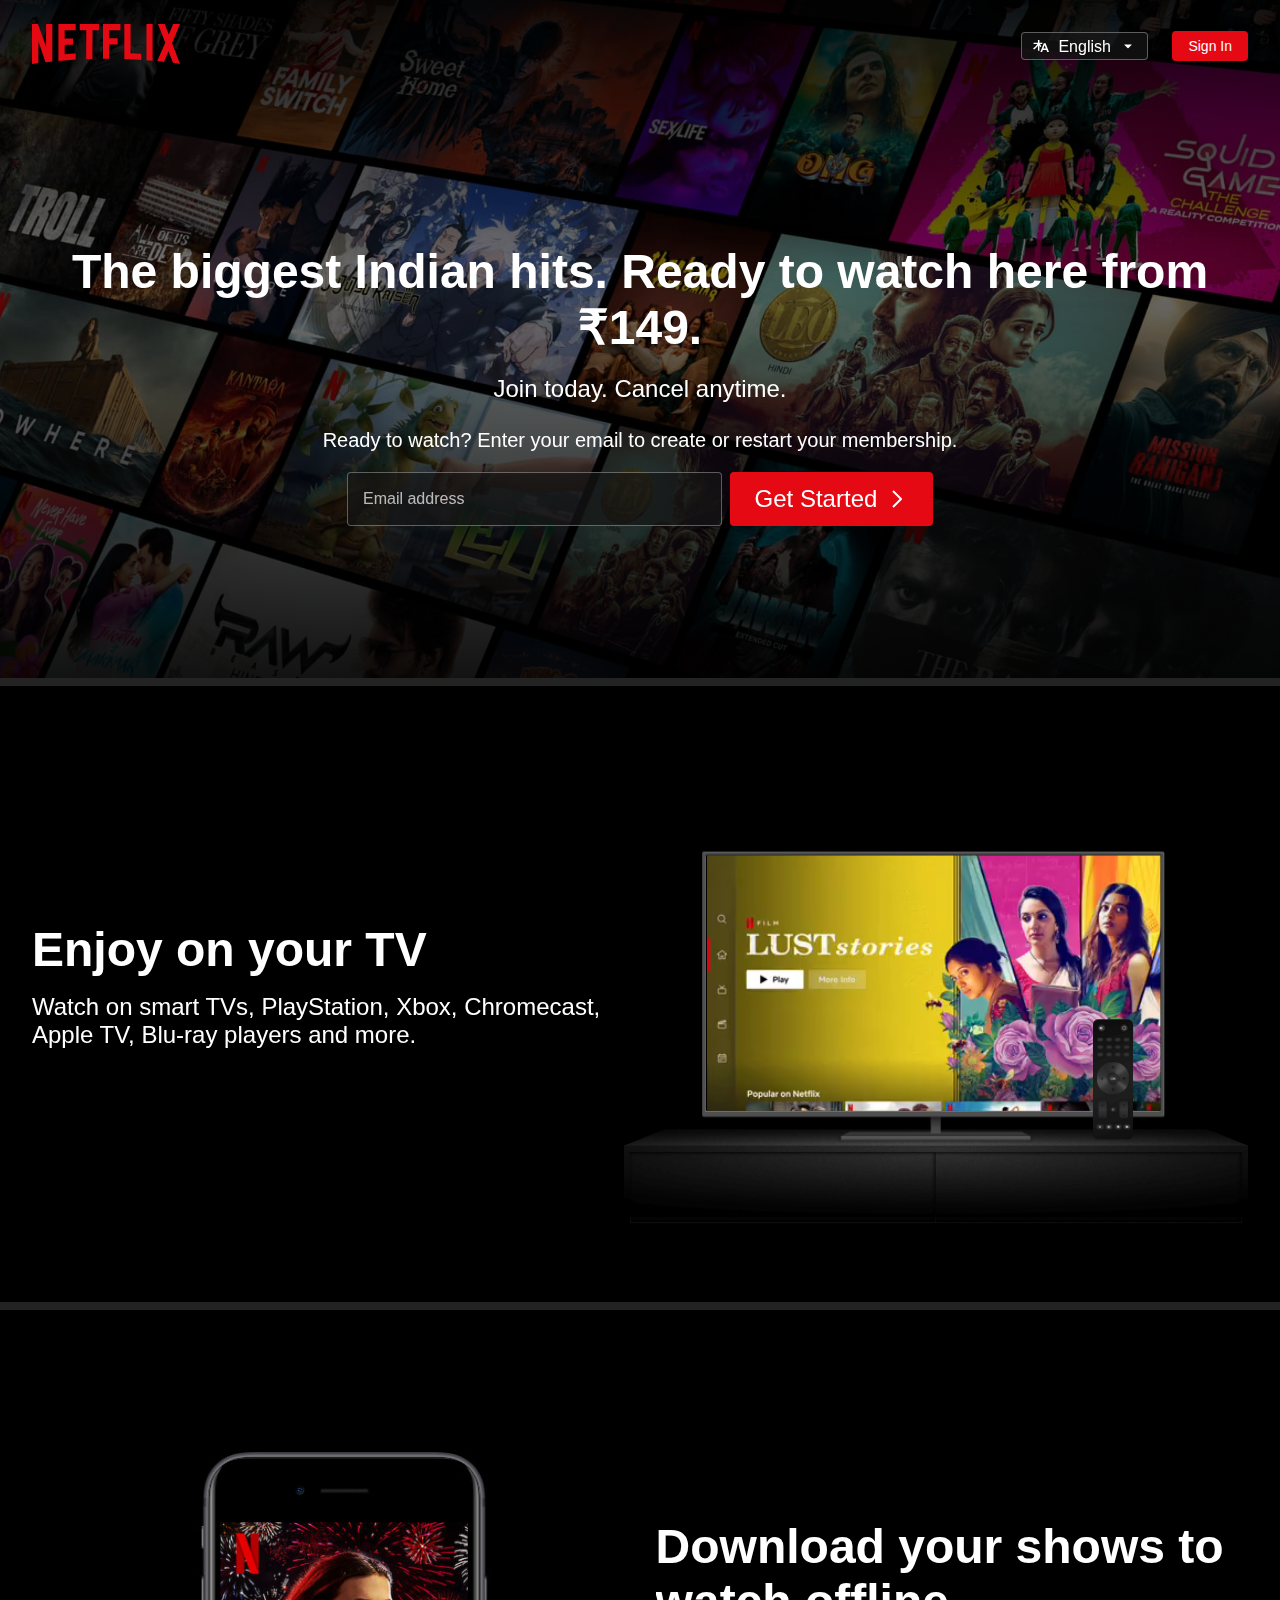
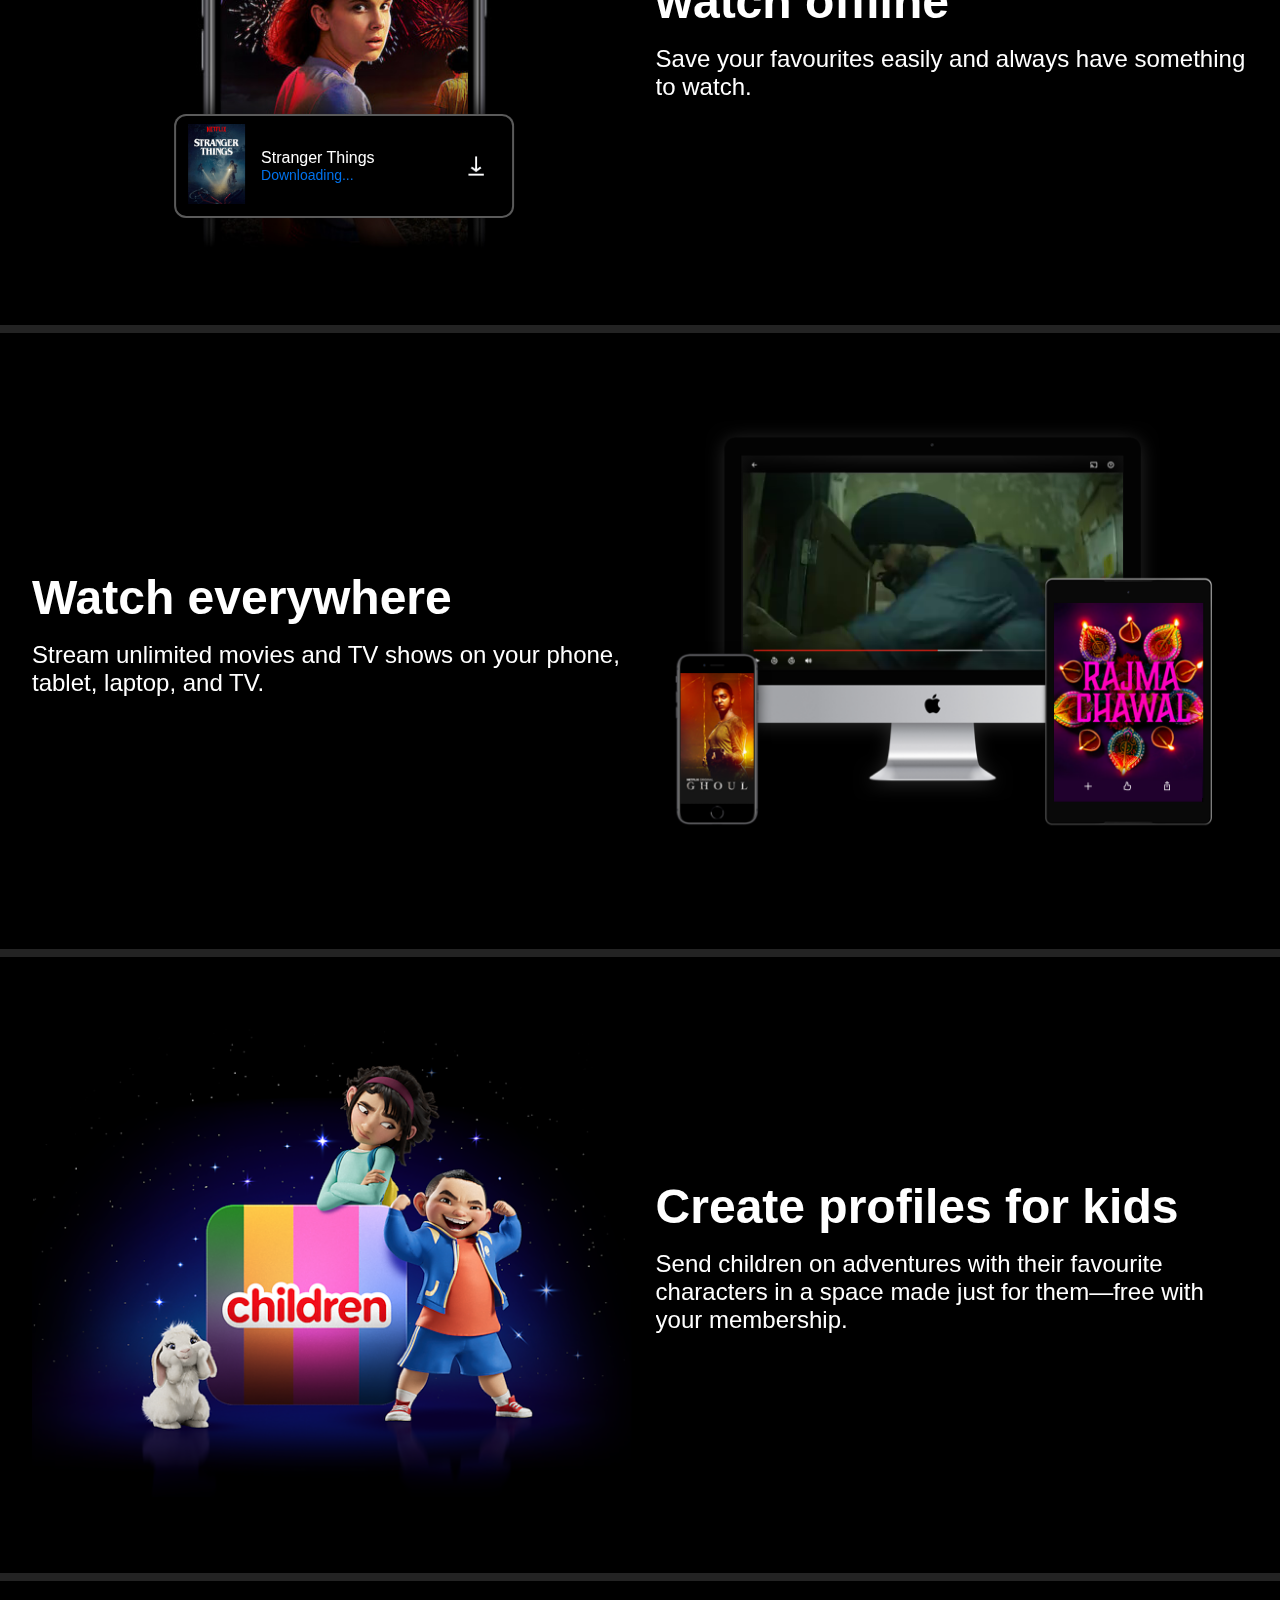
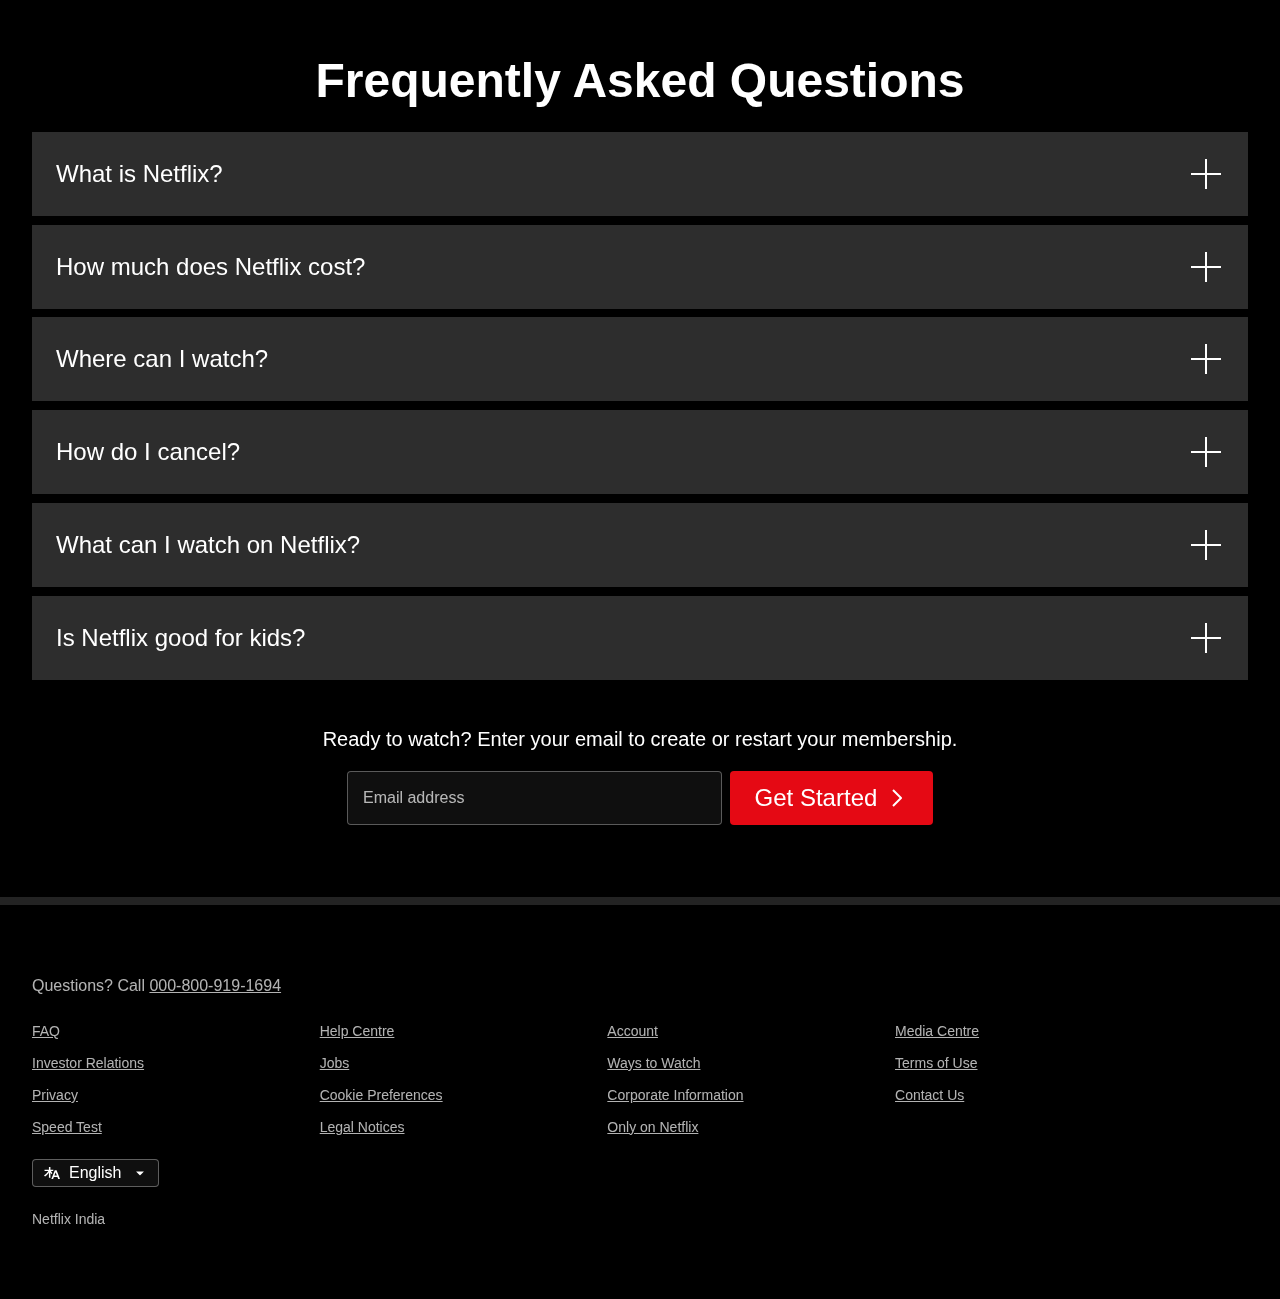
==== index.html @ 49181098 "initital commit" ====
<!DOCTYPE html>
<html lang="en">

<head>
  <meta charset="UTF-8">
  <meta name="viewport" content="width=device-width, initial-scale=1.0, user-scalable=no">
  <title>Netflix India – Watch TV Shows Online, Watch Movies Online</title>
  <link rel="stylesheet" href="style.css">
  <link rel="stylesheet" href="font.css">
  <link rel="shortcut icon" href="/favicon.ico" type="image/x-icon">
</head>

<body>
  <div class="main">
    <div class="box">
      <nav>
        <div><img src="/assets/images/logo.svg" alt="Netflix-logo"></div>
        <div class="flex nav-btn-field">
          <div class="custom-sel">
            <img src="assets/images/lang.svg" class="lang-logo">
            <select name="lang" id="lang" class="btn btn-sel">
              <option value="english">English</option>
              <option value="hindi">हिन्दी</option>
            </select>
            <img src="assets/images/down-arrow.svg" class="down-arrow">
          </div>
          <button class="btn btn-sm">Sign In</button>
        </div>
      </nav>
      <div class="hero-container flex">
        <div class="hero flex">
          <span>
            <h1>The biggest Indian hits. Ready to watch here from ₹149.</h1>
          </span>
          <span>
            <p>Join today. Cancel anytime.</p>
          </span>
          <div>
            <form action="Post" class="flex email-form">
              <h3>Ready to watch? Enter your email to create or restart your membership.</h3>
              <div class="flex btn-field">
                <div class="input-field">
                  <input type="email" name="email" id="email" class="input btn" placeholder=""
                    required>
                  <label for="email">Email address</label>
                  <div class="error-msg flex">
                    <img src="assets/images/cross.svg" alt="">
                    Please enter a valid email address.
                  </div>
                </div>
                <button class="btn btn-lg flex">
                  Get Started&nbsp;
                  <img src="/assets/images/right-arrow.svg">
                </button>
              </div>
            </form>
          </div>
        </div>
      </div>
    </div>
  </div>

  <div class="separator"></div>

  <section class="first sec-container">
    <div class="secText">
      <h2>Enjoy on your TV</h2>
      <p>Watch on smart TVs, PlayStation, Xbox, Chromecast, Apple TV, Blu-ray players and more.</p>
    </div>
    <div class="secMedia">
      <img src="/assets/images/tv.png" alt="tv">
      <video src="/assets/videos/video-1.m4v" class="video-1" autoplay loop muted></video>
    </div>
  </section>

  <div class="separator"></div>

  <section class="second sec-container">
    <div class="secText">
      <h2>Download your shows to watch offline</h2>
      <p>Save your favourites easily and always have something to watch.</p>
    </div>
    <div class="secMedia">
      <img src="/assets/images/mobile.jpg" alt="mobile">
      <div class="animated-box flex">
        <div class="ani-box-1">
          <img src="assets/images/boxshot.png" alt="">
        </div>
        <div class="ani-box-2">
          <div>Stranger Things</div>
          <div>Downloading...</div>
        </div>
        <div class="ani-box-3"></div>
      </div>
    </div>
  </section>

  <div class="separator"></div>

  <section class="third sec-container">
    <div class="secText">
      <h2>Watch everywhere</h2>
      <p>Stream unlimited movies and TV shows on your phone, tablet, laptop, and TV.</p>
    </div>
    <div class="secMedia">
      <img src="/assets/images/devices.png" alt="devices">
      <video src="/assets/videos/video-2.m4v" class="video-2" autoplay loop muted></video>
    </div>
  </section>

  <div class="separator"></div>

  <section class="fourth sec-container">
    <div class="secText">
      <h2>Create profiles for kids</h2>
      <p>Send children on adventures with their favourite characters in a space made just for
        them—free with your membership.</p>
    </div>
    <div class="secMedia">
      <img src="/assets/images/kids.png" alt="kids">
    </div>
  </section>

  <div class="separator"></div>

  <section class="faq">
    <div class="faq-container">
      <h2>Frequently Asked Questions</h2>
      <ul class="faq-list">

        <li class="faq-list-item">
          <button class="flex">
            <span>What is Netflix?</span>
            <img src="assets/images/plus.svg" alt="plus">
          </button>
        </li>

        <li class="faq-list-item">
          <button class="flex">
            <span>How much does Netflix cost?</span>
            <img src="assets/images/plus.svg" alt="plus">
          </button>
        </li>

        <li class="faq-list-item">
          <button class="flex">
            <span>Where can I watch?</span>
            <img src="assets/images/plus.svg" alt="plus">
          </button>
        </li>

        <li class="faq-list-item">
          <button class="flex">
            <span>How do I cancel?</span>
            <img src="assets/images/plus.svg" alt="plus">
          </button>
        </li>

        <li class="faq-list-item">
          <button class="flex">
            <span>What can I watch on Netflix?</span>
            <img src="assets/images/plus.svg" alt="plus">
          </button>
        </li>

        <li class="faq-list-item">
          <button class="flex">
            <span>Is Netflix good for kids?</span>
            <img src="assets/images/plus.svg" alt="plus">
          </button>
        </li>

      </ul>
    </div>

    <div>
      <form action="Post" class="flex email-form">
        <h3>Ready to watch? Enter your email to create or restart your membership.</h3>
        <div class="flex btn-field">
          <div class="input-field">
            <input type="email" name="email" id="email-2" class="input btn" placeholder="" required>
            <label for="email-2">Email address</label>
            <div class="error-msg flex">
              <img src="assets/images/cross.svg" alt="">
              Please enter a valid email address.
            </div>
          </div>
          <button class="btn btn-lg flex">
            Get Started&nbsp;
            <img src="/assets/images/right-arrow.svg">
          </button>
        </div>
      </form>
    </div>
  </section>

  <div class="separator"></div>

  <footer>
    <div class="foot-container">
      <div>
        Questions? Call <a href="tel:000-800-919-1694">000-800-919-1694</a>
      </div>

      <div>
        <ul>
          <li>
            <a href="#">FAQ</a>
          </li>
          <li>
            <a href="#">Help Centre</a>
          </li>
          <li>
            <a href="#">Account</a>
          </li>
          <li>
            <a href="#">Media Centre</a>
          </li>
          <li>
            <a href="#">Investor Relations</a>
          </li>
          <li>
            <a href="#">Jobs</a>
          </li>
          <li>
            <a href="#">Ways to Watch</a>
          </li>
          <li>
            <a href="#">Terms of Use</a>
          </li>
          <li>
            <a href="#">Privacy</a>
          </li>
          <li>
            <a href="#">Cookie Preferences</a>
          </li>
          <li>
            <a href="#">Corporate Information</a>
          </li>
          <li>
            <a href="#">Contact Us</a>
          </li>
          <li>
            <a href="#">Speed Test</a>
          </li>
          <li>
            <a href="#">Legal Notices</a>
          </li>
          <li>
            <a href="#">Only on Netflix</a>
          </li>
        </ul>
      </div>

      <div>
        <div class="custom-sel">
          <img src="assets/images/lang.svg" class="lang-logo">
          <select name="lang" id="lang" class="btn btn-sel">
            <option value="english">English</option>
            <option value="hindi">हिन्दी</option>
          </select>
          <img src="assets/images/down-arrow.svg" class="down-arrow">
        </div>
      </div>

      <div>
        <div>
          Netflix India
        </div>
      </div>
    </div>
  </footer>

</body>

</html>
---- style.css ----
* {
  padding: 0;
  margin: 0;
  font-family: Netflix Sans, Helvetica Neue, Segoe UI, Roboto, Ubuntu, sans-serif;
}

body {
  background-color: #000;
}

h1 {
  font-size: 48px;
  font-weight: 900;
}

h2 {
  font-size: 48px;
  font-weight: 900;
}

h3 {
  font-size: 20px;
  font-weight: 400;
}

nav {
  display: flex;
  flex-wrap: wrap;
  align-items: center;
  justify-content: space-between;
  max-width: 61vw;
  position: relative;
  z-index: 1;
  padding: 24px 48px;
  margin: auto;
}

nav img {
  width: 148px;
}

.flex {
  display: flex;
  justify-content: center;
  align-items: center;
}

.main {
  background-image: url("assets/images/bg.jpg");
  background-position: center 63.6%;
  background-size: max(1560px, 124vw);
  background-repeat: no-repeat;
}

.main .box {
  background: linear-gradient(to top, rgba(0, 0, 0, 0.9) 0, rgba(0, 0, 0, 40%) 60%, rgba(0, 0, 0, 0.9) 100%);
  z-index: -1;
}

.hero-container {
  padding: 9.5rem 0;
}

.hero-container>div {
  display: flex;
  justify-content: center;
  align-items: center;
  margin: auto;
}

.hero {
  flex-direction: column;
  gap: 20px;
  color: white;
  position: relative;
  max-width: 61vw;
  text-align: center;
}

.hero p {
  font-size: 24px;
  font-weight: 400;
}

.separator {
  height: 8px;
  width: 100%;
  background-color: #232323;
}

.btn {
  border-radius: 0.25rem;
  color: #fff;
}

.btn-sel {
  padding: 0.29rem 2.25rem;
  background-color: #161616b3;
  border: 1px solid #808080b3;
  font-weight: 400;
  font-size: 16px;
  appearance: none;
}

.custom-sel {
  position: relative;
  display: flex;
  align-items: center;
}

.custom-sel .lang-logo {
  position: absolute;
  width: 1rem;
  left: 0.75rem;
  right: auto;
}

.custom-sel .down-arrow {
  position: absolute;
  width: 1rem;
  right: 0.75rem;
  left: auto;
}

.btn-sm {
  padding: 0.45rem 1rem;
  background-color: #e50914;
  font-weight: 500;
  font-size: 14px;
  border: none;
  cursor: pointer;
  transition: background-color .3s;
}

.btn-lg {
  padding: 13px 25px;
  background-color: #e50914;
  font-weight: 500;
  font-size: 24px;
  border: none;
  cursor: pointer;
  transition: background-color .3s;
  white-space: nowrap;
}

.btn-sm:hover,
.btn-lg:hover {
  background-color: #c11119;
}

.btn-field {
  gap: 8px;
  max-width: 586px;
  width: 100%;
  margin: auto;
  align-items: start;
}

.input-field {
  display: inline-flex;
  flex: 1 1 auto;
  flex-direction: column;
  align-items: start;
  position: relative;
  width: 100%;
}

.input-field label {
  position: absolute;
  color: #ffffffb3;
  white-space: nowrap;
  overflow: hidden;
  text-overflow: ellipsis;
  text-align: start;
  left: 16px;
  right: 16px;
  top: 18px;
  transition: all .25s cubic-bezier(0.9, 0, 0.51, 1);
  user-select: none;
  cursor: text;
}

.input,
.input:-webkit-autofill,
.input:-webkit-autofill:hover,
.input:-webkit-autofill:focus,
.input:-webkit-autofill:active {
  padding: 25px 16px 9px 16px;
  font-weight: 400;
  font-size: 16px;
  background: rgba(22, 22, 22, 0.7);
  border: 1px solid rgba(128, 128, 128, 0.7);
  box-sizing: border-box;
  min-width: 200px;
  width: 100%;
  overflow: hidden;
  caret-color: #fff;
  -webkit-box-shadow: 0 0 0 1000px rgba(22, 22, 22, 0.7) inset !important;
  -webkit-background-clip: text !important;
  -webkit-text-fill-color: #fff;
}

.error-msg {
  margin-top: 6px;
  font-weight: 500;
  font-size: 13px;
  line-height: 1;
  color: #eb3942;
  gap: 5px;
  display: none;
  text-align: left;
}

.input:invalid{
  border-color: #eb3942;
}

.input:valid{
  border-color: #2bb871;
}

.input:invalid ~ .error-msg{
  display: flex;
}

.input:placeholder-shown ~ .error-msg {
  display: none;
}

.input:focus + label, .input:not(:placeholder-shown) + label{
  top: 8px;
  font-size: 12px;
  font-weight: 400;
}

.input:placeholder-shown {
  border: 1px solid rgba(128, 128, 128, 0.7);
}

.email-form {
  margin-top: 6px;
  flex-direction: column;
  gap: 20px;
  padding: 0 40px;
}

.nav-btn-field {
  gap: 24px;
  flex-wrap: wrap;
  justify-content: start;
}

.sec-container {
  max-width: 61vw;
  color: #fff;
  text-align: left;
  margin: auto;
  padding: 4.5rem 0;
  display: flex;
  align-items: center;
}

.second,
.fourth {
  flex-direction: row-reverse;
}

.secText {
  display: flex;
  flex-direction: column;
  justify-content: center;
  width: 50%;
}

.secText p {
  font-size: 1.5rem;
  margin: 16px 0;
}

.secMedia {
  position: relative;
}

.secMedia>img {
  width: 100%;
}

.secMedia .video-1 {
  position: absolute;
  top: 20%;
  right: 1.7%;
  z-index: -1;
  width: 85%;
}

.secMedia .video-2 {
  position: absolute;
  top: 11.5%;
  left: 19%;
  z-index: -1;
  width: 61%;
  height: 48%;
  object-fit: cover;
  object-position: top left;
}

.secMedia .animated-box {
  position: absolute;
  background-color: #000;
  bottom: 7.5%;
  left: 50%;
  transform: translate(-50%);
  border: 2px solid #808080b3;
  border-radius: 0.75rem;
  padding: 8px 12px;
  width: 50%;
  min-width: 240px;
  box-shadow: 0 0 2em 0 #000;
  overflow: hidden;
  clear: both;
}

.ani-box-1 img {
  height: 80px;
  width: auto;
  margin-right: 16px;
}

.ani-box-2 {
  flex-grow: 1;
  text-align: left;
  flex-shrink: 1;
}

.ani-box-2 div:nth-child(1) {
  font-weight: 500;
}

.ani-box-2 div:nth-child(2) {
  font-size: 14px;
  color: #0071eb;
  font-weight: 400;
}

.ani-box-3 {
  width: 48px;
  height: 60px;
  background-size: 100%;
  background-image: url("assets/images/download-icon.gif");
  background-repeat: no-repeat;
  background-position: center;
  flex-shrink: 0;
}

.faq {
  padding: 4.5rem 0;
  color: #fff;
}

.faq-container {
  max-width: 61vw;
  margin: auto;
}

.faq-container h2 {
  text-align: center;
}

.faq-list {
  list-style: none;
  margin: 1.5rem 0 3rem 0;
}

.faq-list-item {
  margin-bottom: .55rem;
}

.faq-list-item button {
  padding: 1.5rem;
  font-size: 24px;
  font-weight: 400;
  color: #fff;
  background-color: #2d2d2d;
  border: none;
  width: 100%;
  text-align: start;
  cursor: pointer;
  transition: background-color .3s;
  justify-content: space-between;
}

.faq-list-item button:hover {
  background-color: #414141;
}

.foot-container {
  max-width: 61vw;
  margin: 4.5rem auto;
  color: #ffffffb3;
  display: flex;
  flex-direction: column;
}

.foot-container a {
  color: #ffffffb3;
}

.foot-container a:focus {
  color: #e50914;
}

.foot-container ul {
  list-style: none;
  display: flex;
  flex-wrap: wrap;
  margin: .75rem 0 1.5rem 0;
}

.foot-container ul li {
  min-width: 23%;
  margin-top: 1rem;
  margin-right: .5rem;
  font-size: 14px;
}

.foot-container :nth-child(3) div {
  width: 128px;
}

.foot-container :nth-child(4) div {
  margin-top: 1.5rem;
  font-size: 14px;
}

@media screen and (max-width: 1280px) {
  nav,
  .hero,
  .sec-container,
  .faq-container,
  .foot-container {
    max-width: calc(100% - 4rem);
  }

  nav {
    padding: 24px 32px;
    margin: 0;
  }
}

@media screen and (max-width: 960px) {
  nav img {
    width: 89px;
  }

  .nav-btn-field {
    gap: 10px;
  }

  .hero,
  .sec-container,
  .faq-container,
  .foot-container {
    max-width: calc(100% - 4rem);
  }

  h1,
  h2 {
    font-size: 32px;
    font-weight: 700;
  }

  h3,
  .hero p,
  .secText p,
  .faq-list-item button {
    font-size: 18px;
    font-weight: 400;
  }

  .main {
    background-size: max(1100px, 124vw);
  }

  .hero-container {
    padding: 5.2rem 0;
  }

  .sec-container {
    text-align: center;
    flex-direction: column;
  }

  .secMedia .animated-box {
    padding: 5.5px 12px;
  }

  .secText {
    width: 100%;
  }

  .ani-box-1 img {
    height: 64px;
  }

  .faq-list-item button img {
    width: 24px;
  }

  .foot-container ul li {
    min-width: 46%;
  }

  .foot-container {
    margin: 32px auto;
  }
}

@media screen and (max-width: 600px) {
  .main {
    background-size: cover;
    background-attachment: scroll;
    background-position: top left;
  }

  .btn-field {
    flex-wrap: wrap;
    gap: 16px;
  }

  .btn-sel {
    width: 0;
  }

  .btn-lg {
    font-size: 18px;
    padding: 12px 15px;
  }

  .input-field label {
    top: 13.5px;
  }

  .input {
    padding: 20px 16px 5px 16px;
  }

  .secMedia .animated-box {
    padding: 4px 10px;
  }
  
  .ani-box-1 img {
    height: 48px;
  }

  .faq .email-form h3 {
    text-align: center;
  }

  .foot-container :nth-child(3) div {
    width: 74px;
  }

  .hero-container {
    padding: 1rem 0 2rem 0;
  }
}
---- font.css ----
@font-face {
  font-display: optional;
  font-family: Netflix Sans;
  font-weight: 100;
  src: url(https://assets.nflxext.com/ffe/siteui/fonts/netflix-sans/v3/NetflixSans_W_Th.woff2) format("woff2"), url(https://assets.nflxext.com/ffe/siteui/fonts/netflix-sans/v3/NetflixSans_W_Th.woff) format("woff")
}

@font-face {
  font-display: optional;
  font-family: Netflix Sans;
  font-weight: 300;
  src: url(https://assets.nflxext.com/ffe/siteui/fonts/netflix-sans/v3/NetflixSans_W_Lt.woff2) format("woff2"), url(https://assets.nflxext.com/ffe/siteui/fonts/netflix-sans/v3/NetflixSans_W_Lt.woff) format("woff")
}

@font-face {
  font-display: optional;
  font-family: Netflix Sans;
  font-weight: 400;
  src: url(https://assets.nflxext.com/ffe/siteui/fonts/netflix-sans/v3/NetflixSans_W_Rg.woff2) format("woff2"), url(https://assets.nflxext.com/ffe/siteui/fonts/netflix-sans/v3/NetflixSans_W_Rg.woff) format("woff")
}

@font-face {
  font-display: optional;
  font-family: Netflix Sans;
  font-weight: 500;
  src: url(https://assets.nflxext.com/ffe/siteui/fonts/netflix-sans/v3/NetflixSans_W_Md.woff2) format("woff2"), url(https://assets.nflxext.com/ffe/siteui/fonts/netflix-sans/v3/NetflixSans_W_Md.woff) format("woff")
}

@font-face {
  font-display: optional;
  font-family: Netflix Sans;
  font-weight: 700;
  src: url(https://assets.nflxext.com/ffe/siteui/fonts/netflix-sans/v3/NetflixSans_W_Bd.woff2) format("woff2"), url(https://assets.nflxext.com/ffe/siteui/fonts/netflix-sans/v3/NetflixSans_W_Bd.woff) format("woff")
}

@font-face {
  font-display: optional;
  font-family: Netflix Sans;
  font-weight: 900;
  src: url(https://assets.nflxext.com/ffe/siteui/fonts/netflix-sans/v3/NetflixSans_W_Blk.woff2) format("woff2"), url(https://assets.nflxext.com/ffe/siteui/fonts/netflix-sans/v3/NetflixSans_W_Blk.woff) format("woff")
}
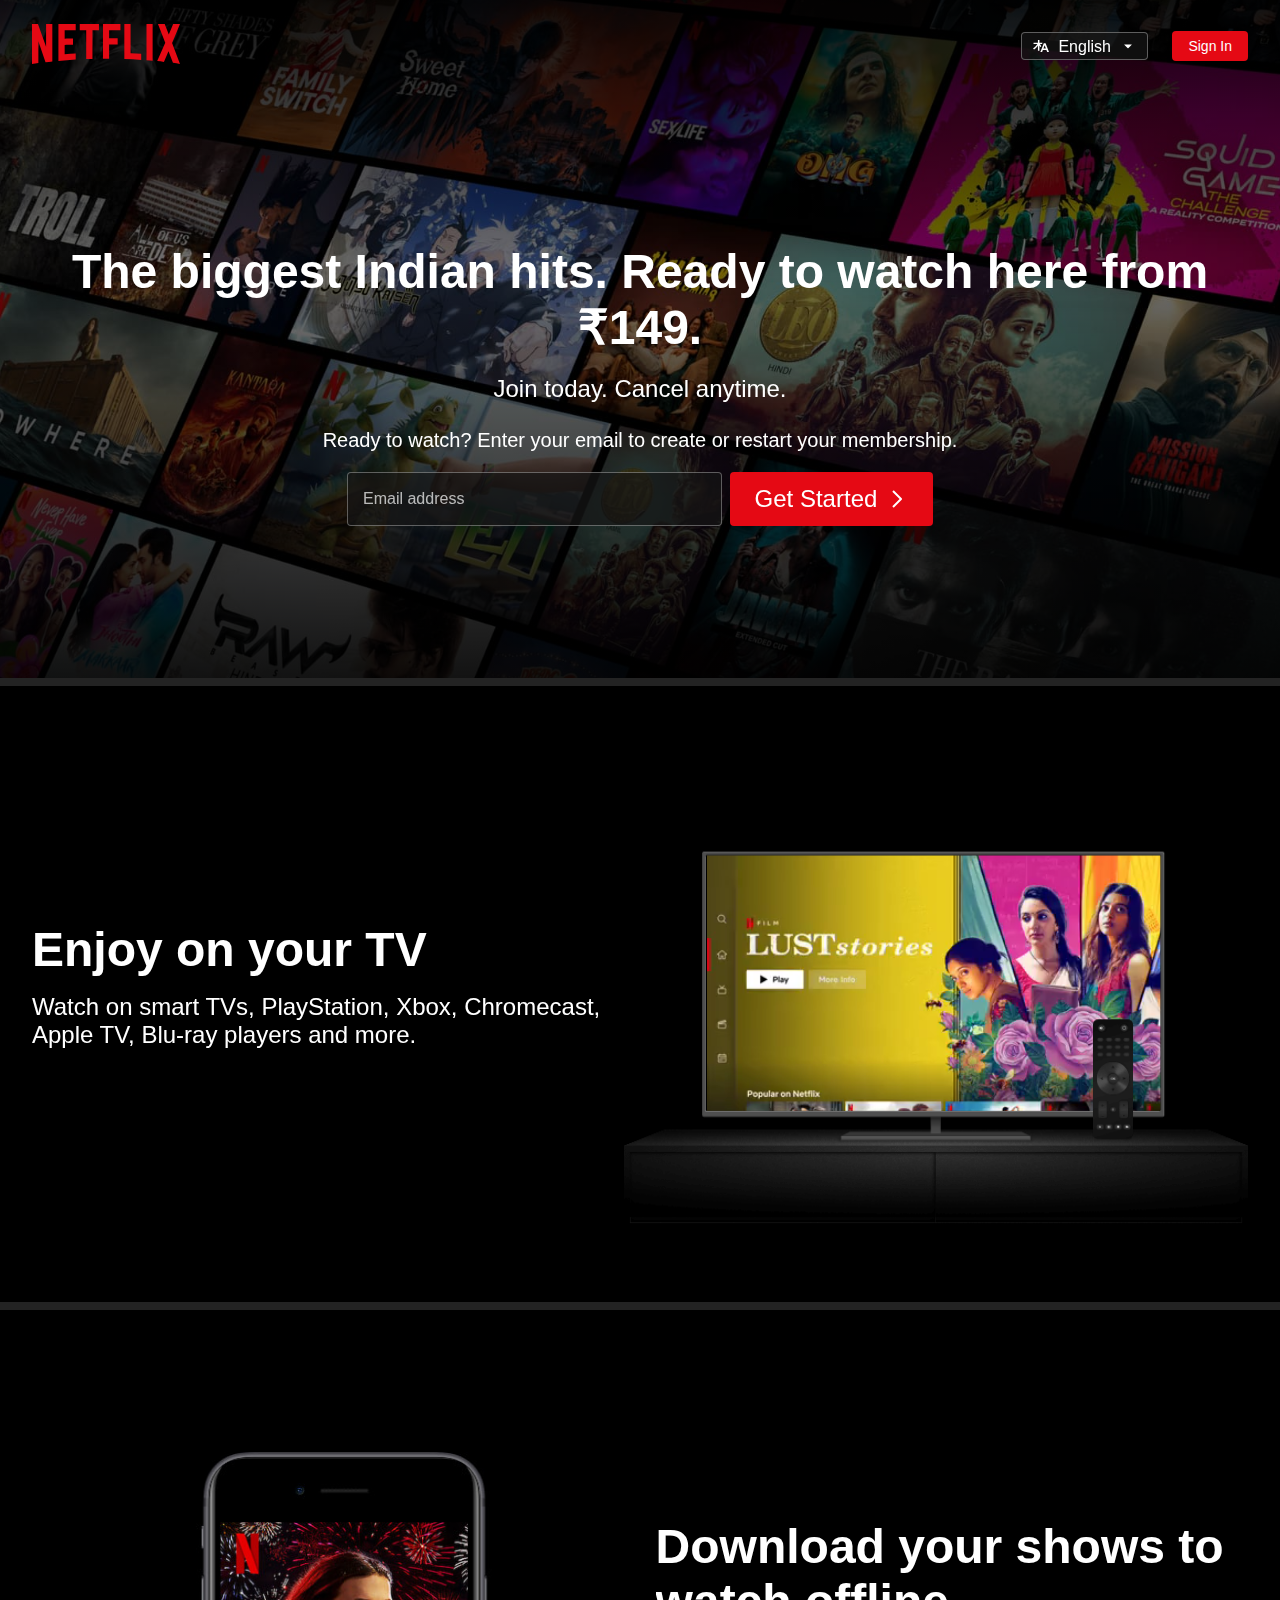
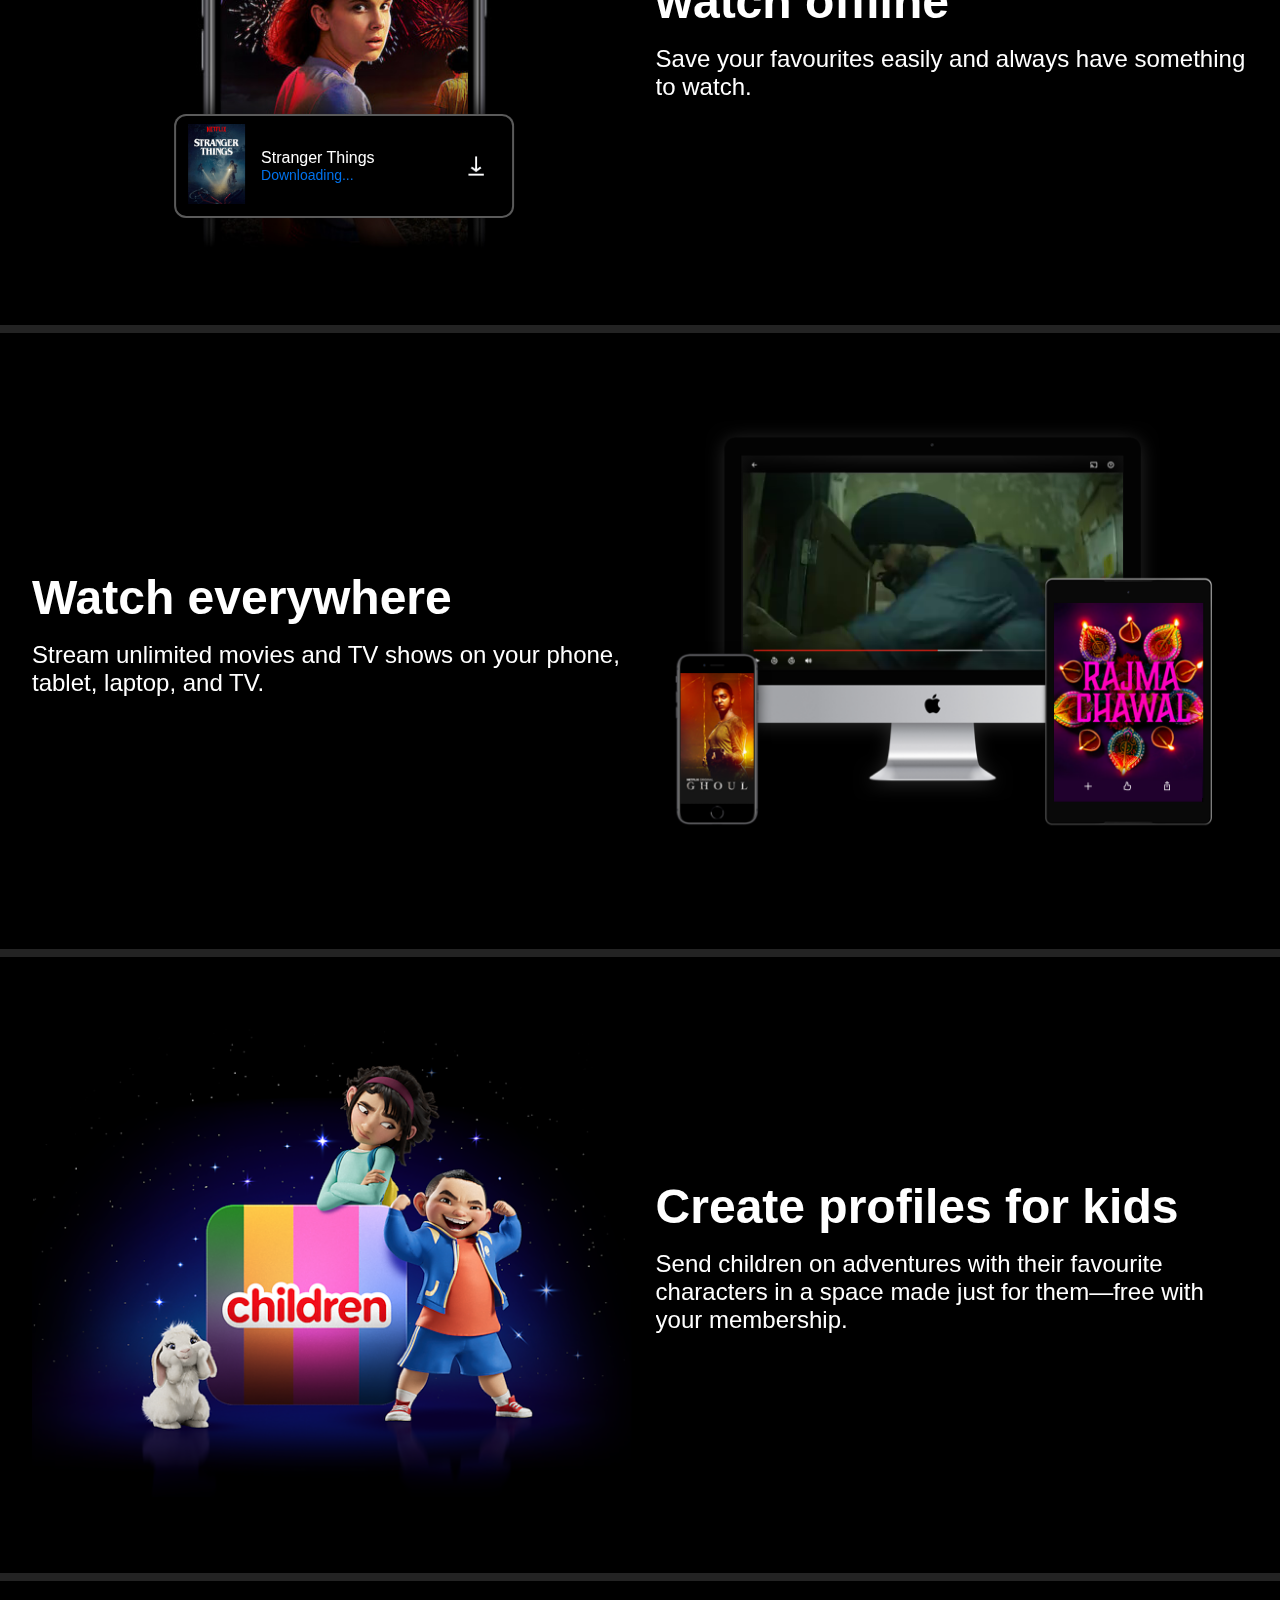
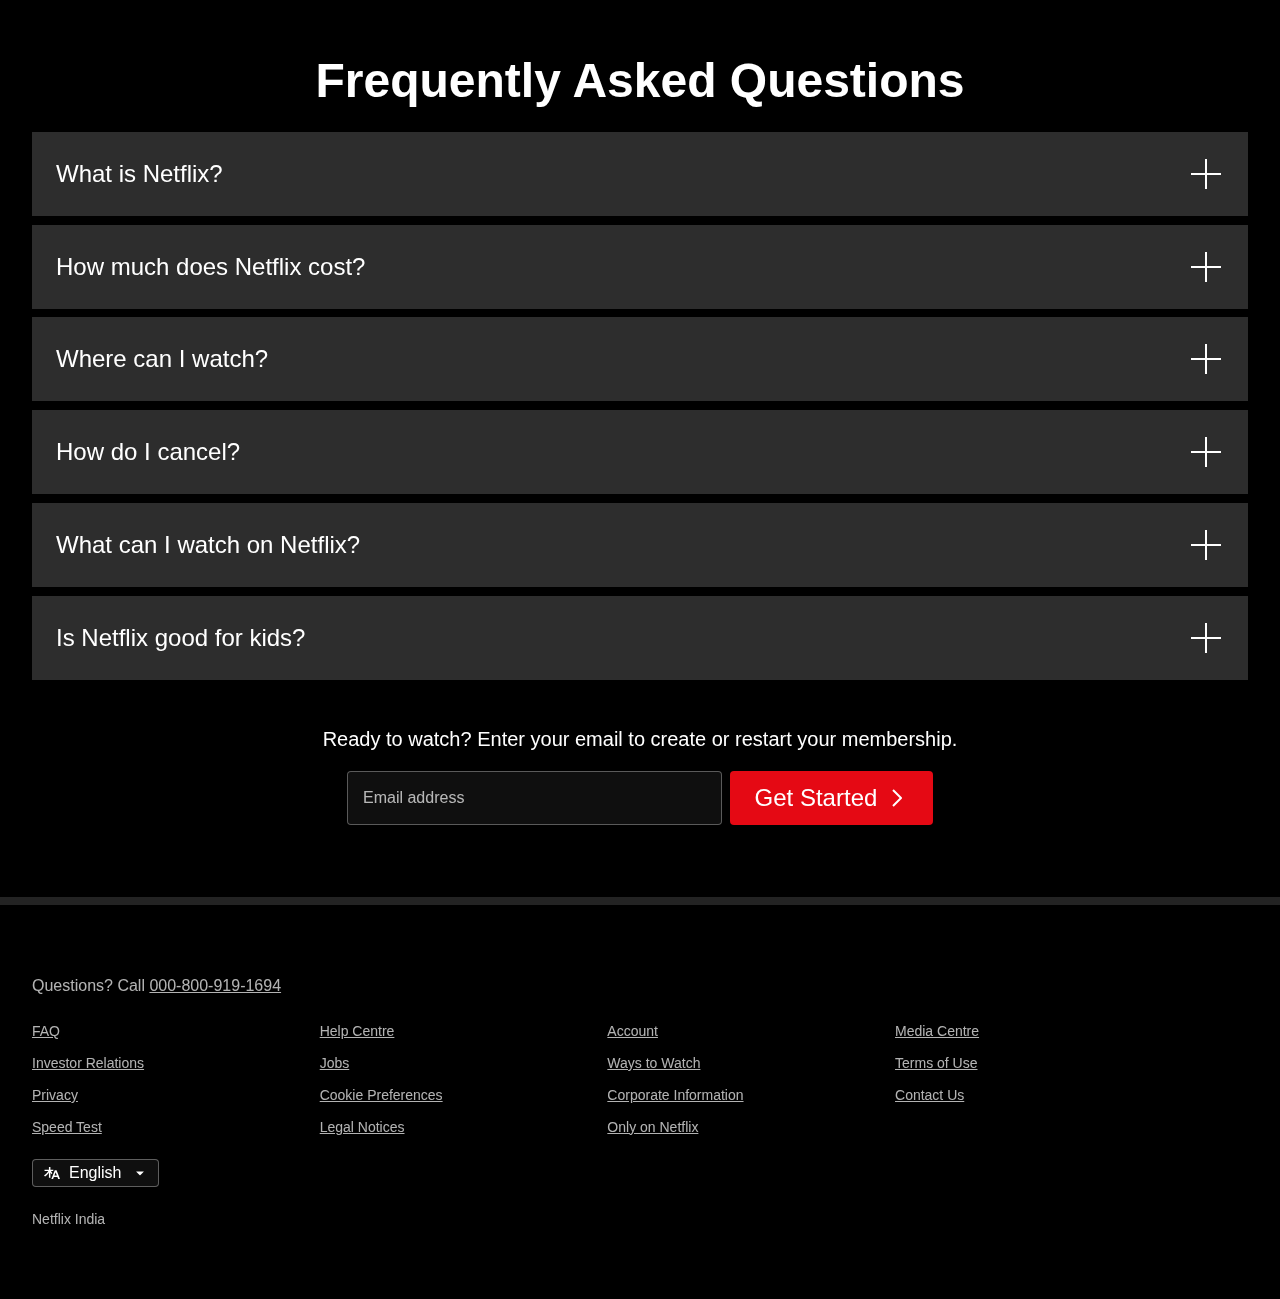
==== commit 0cba0659: "update path" ====
--- a/index.html
+++ b/index.html
@@ -5,24 +5,24 @@
   <meta charset="UTF-8">
   <meta name="viewport" content="width=device-width, initial-scale=1.0, user-scalable=no">
   <title>Netflix India – Watch TV Shows Online, Watch Movies Online</title>
-  <link rel="stylesheet" href="style.css">
-  <link rel="stylesheet" href="font.css">
-  <link rel="shortcut icon" href="/favicon.ico" type="image/x-icon">
+  <link rel="stylesheet" href="./style.css">
+  <link rel="stylesheet" href="./font.css">
+  <link rel="shortcut icon" href="./favicon.ico" type="image/x-icon">
 </head>
 
 <body>
   <div class="main">
     <div class="box">
       <nav>
-        <div><img src="/assets/images/logo.svg" alt="Netflix-logo"></div>
+        <div><img src="./assets/images/logo.svg" alt="Netflix-logo"></div>
         <div class="flex nav-btn-field">
           <div class="custom-sel">
-            <img src="assets/images/lang.svg" class="lang-logo">
+            <img src="./assets/images/lang.svg" class="lang-logo">
             <select name="lang" id="lang" class="btn btn-sel">
               <option value="english">English</option>
               <option value="hindi">हिन्दी</option>
             </select>
-            <img src="assets/images/down-arrow.svg" class="down-arrow">
+            <img src="./assets/images/down-arrow.svg" class="down-arrow">
           </div>
           <button class="btn btn-sm">Sign In</button>
         </div>
@@ -44,13 +44,13 @@
                     required>
                   <label for="email">Email address</label>
                   <div class="error-msg flex">
-                    <img src="assets/images/cross.svg" alt="">
+                    <img src="./assets/images/cross.svg" alt="">
                     Please enter a valid email address.
                   </div>
                 </div>
                 <button class="btn btn-lg flex">
                   Get Started&nbsp;
-                  <img src="/assets/images/right-arrow.svg">
+                  <img src="./assets/images/right-arrow.svg">
                 </button>
               </div>
             </form>
@@ -68,8 +68,8 @@
       <p>Watch on smart TVs, PlayStation, Xbox, Chromecast, Apple TV, Blu-ray players and more.</p>
     </div>
     <div class="secMedia">
-      <img src="/assets/images/tv.png" alt="tv">
-      <video src="/assets/videos/video-1.m4v" class="video-1" autoplay loop muted></video>
+      <img src="./assets/images/tv.png" alt="tv">
+      <video src="./assets/videos/video-1.m4v" class="video-1" autoplay loop muted></video>
     </div>
   </section>
 
@@ -81,10 +81,10 @@
       <p>Save your favourites easily and always have something to watch.</p>
     </div>
     <div class="secMedia">
-      <img src="/assets/images/mobile.jpg" alt="mobile">
+      <img src="./assets/images/mobile.jpg" alt="mobile">
       <div class="animated-box flex">
         <div class="ani-box-1">
-          <img src="assets/images/boxshot.png" alt="">
+          <img src="./assets/images/boxshot.png" alt="">
         </div>
         <div class="ani-box-2">
           <div>Stranger Things</div>
@@ -103,8 +103,8 @@
       <p>Stream unlimited movies and TV shows on your phone, tablet, laptop, and TV.</p>
     </div>
     <div class="secMedia">
-      <img src="/assets/images/devices.png" alt="devices">
-      <video src="/assets/videos/video-2.m4v" class="video-2" autoplay loop muted></video>
+      <img src="./assets/images/devices.png" alt="devices">
+      <video src="./assets/videos/video-2.m4v" class="video-2" autoplay loop muted></video>
     </div>
   </section>
 
@@ -117,7 +117,7 @@
         them—free with your membership.</p>
     </div>
     <div class="secMedia">
-      <img src="/assets/images/kids.png" alt="kids">
+      <img src="./assets/images/kids.png" alt="kids">
     </div>
   </section>
 
@@ -131,42 +131,42 @@
         <li class="faq-list-item">
           <button class="flex">
             <span>What is Netflix?</span>
-            <img src="assets/images/plus.svg" alt="plus">
+            <img src="./assets/images/plus.svg" alt="plus">
           </button>
         </li>
 
         <li class="faq-list-item">
           <button class="flex">
             <span>How much does Netflix cost?</span>
-            <img src="assets/images/plus.svg" alt="plus">
+            <img src="./assets/images/plus.svg" alt="plus">
           </button>
         </li>
 
         <li class="faq-list-item">
           <button class="flex">
             <span>Where can I watch?</span>
-            <img src="assets/images/plus.svg" alt="plus">
+            <img src="./assets/images/plus.svg" alt="plus">
           </button>
         </li>
 
         <li class="faq-list-item">
           <button class="flex">
             <span>How do I cancel?</span>
-            <img src="assets/images/plus.svg" alt="plus">
+            <img src="./assets/images/plus.svg" alt="plus">
           </button>
         </li>
 
         <li class="faq-list-item">
           <button class="flex">
             <span>What can I watch on Netflix?</span>
-            <img src="assets/images/plus.svg" alt="plus">
+            <img src="./assets/images/plus.svg" alt="plus">
           </button>
         </li>
 
         <li class="faq-list-item">
           <button class="flex">
             <span>Is Netflix good for kids?</span>
-            <img src="assets/images/plus.svg" alt="plus">
+            <img src="./assets/images/plus.svg" alt="plus">
           </button>
         </li>
 
@@ -181,13 +181,13 @@
             <input type="email" name="email" id="email-2" class="input btn" placeholder="" required>
             <label for="email-2">Email address</label>
             <div class="error-msg flex">
-              <img src="assets/images/cross.svg" alt="">
+              <img src="./assets/images/cross.svg" alt="">
               Please enter a valid email address.
             </div>
           </div>
           <button class="btn btn-lg flex">
             Get Started&nbsp;
-            <img src="/assets/images/right-arrow.svg">
+            <img src="./assets/images/right-arrow.svg">
           </button>
         </div>
       </form>
@@ -254,12 +254,12 @@
 
       <div>
         <div class="custom-sel">
-          <img src="assets/images/lang.svg" class="lang-logo">
+          <img src="./assets/images/lang.svg" class="lang-logo">
           <select name="lang" id="lang" class="btn btn-sel">
             <option value="english">English</option>
             <option value="hindi">हिन्दी</option>
           </select>
-          <img src="assets/images/down-arrow.svg" class="down-arrow">
+          <img src="./assets/images/down-arrow.svg" class="down-arrow">
         </div>
       </div>
 
